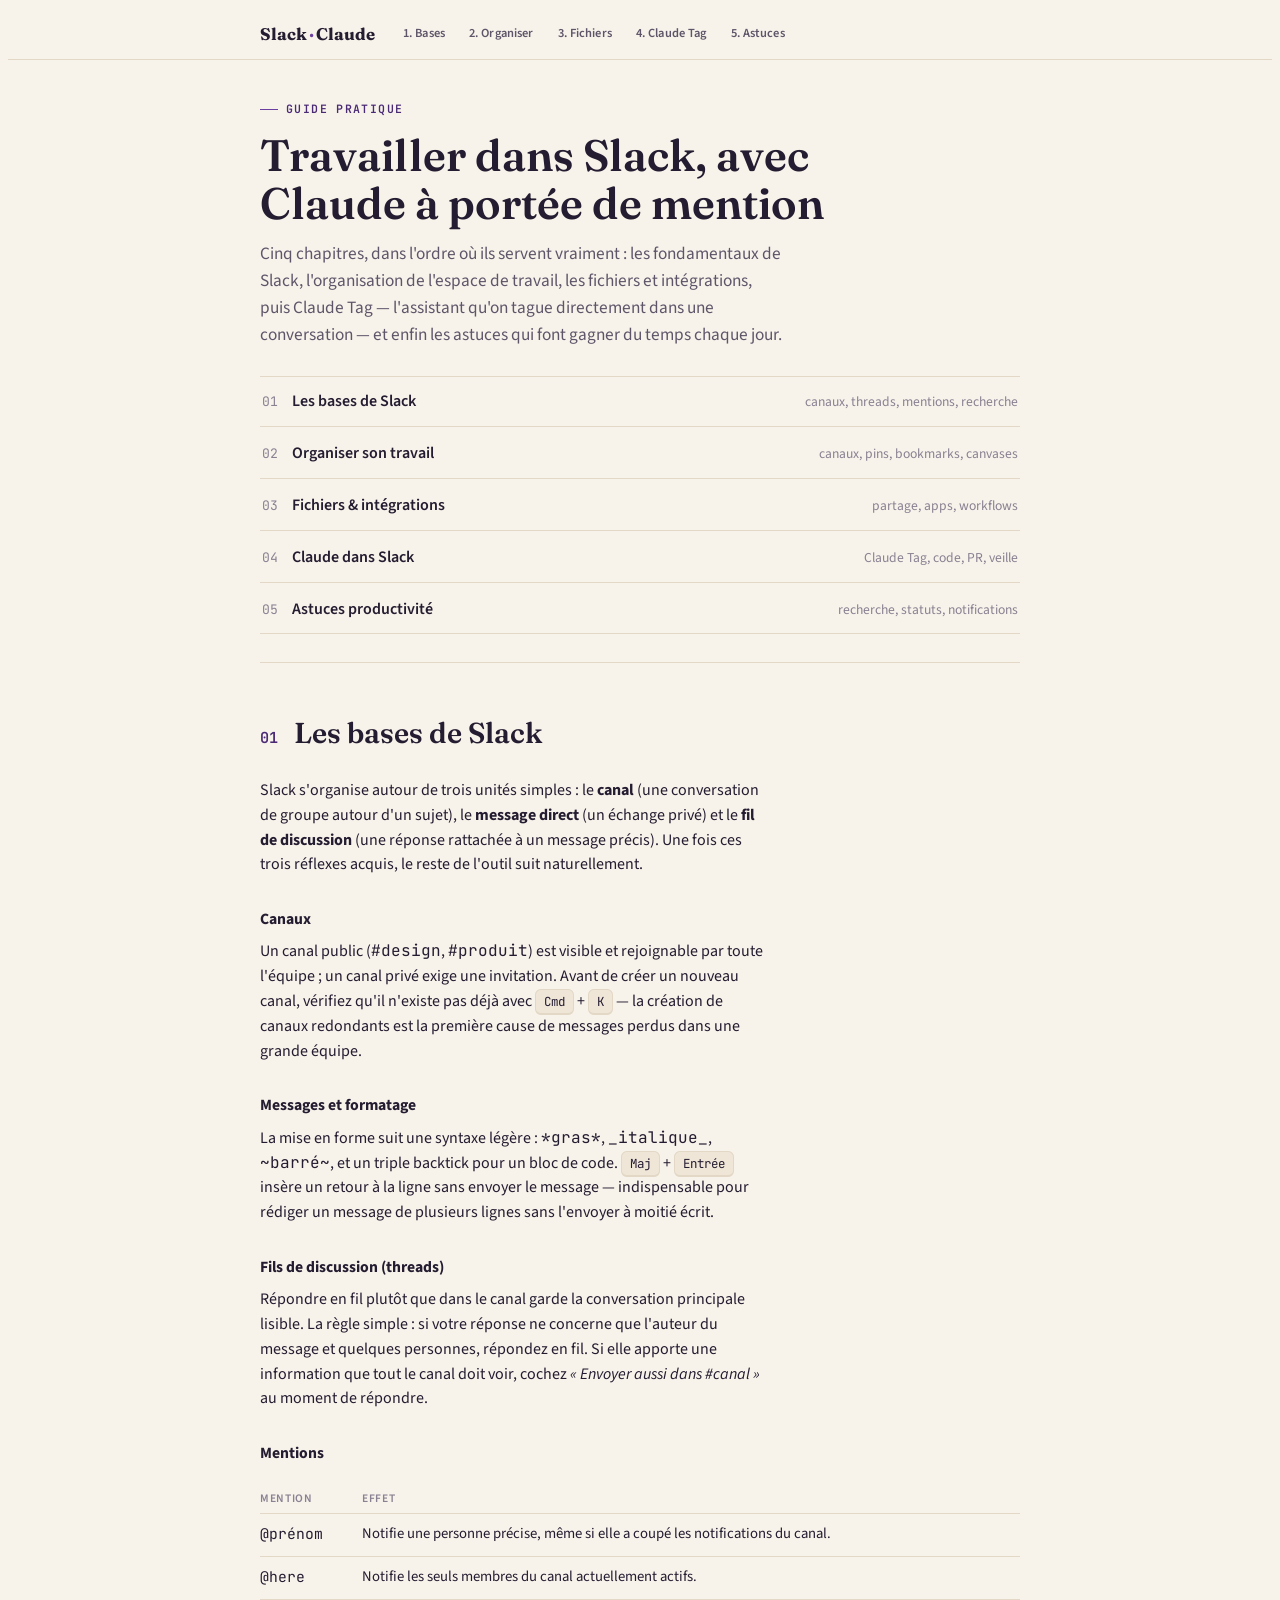
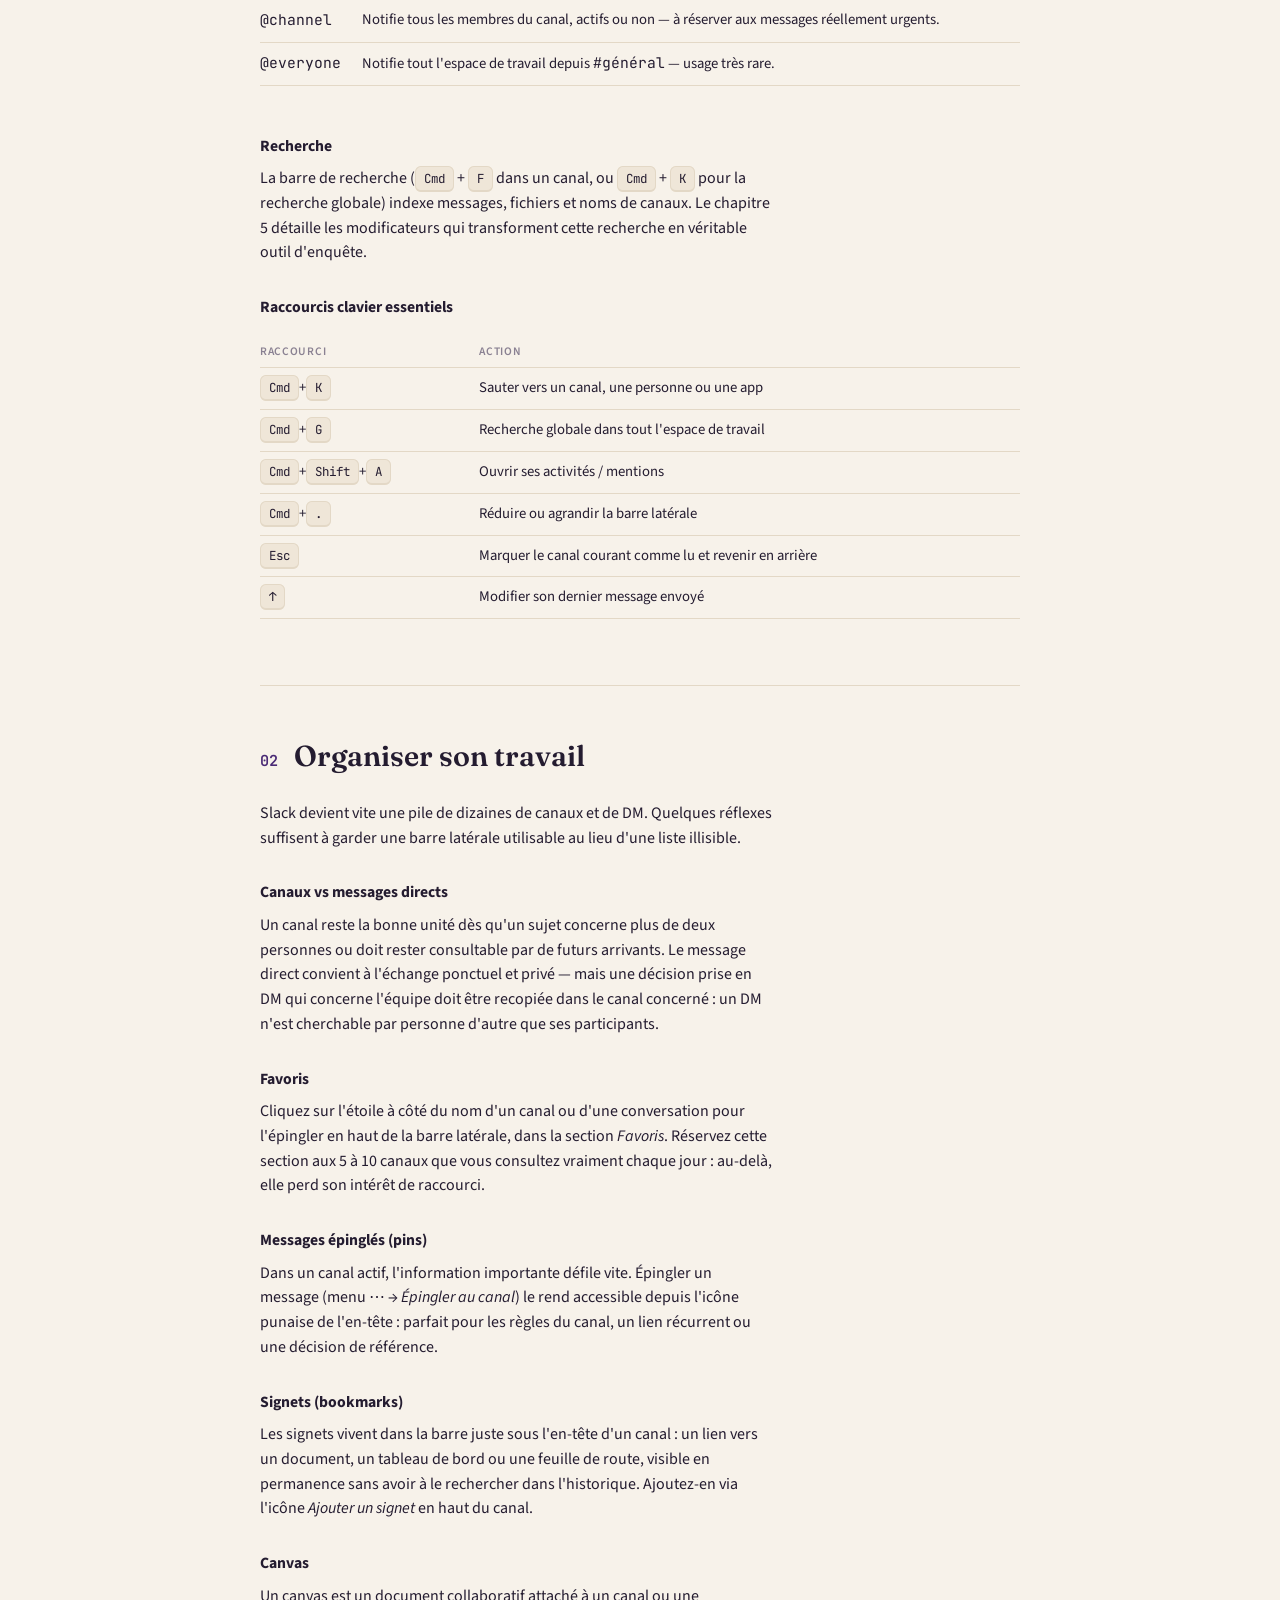
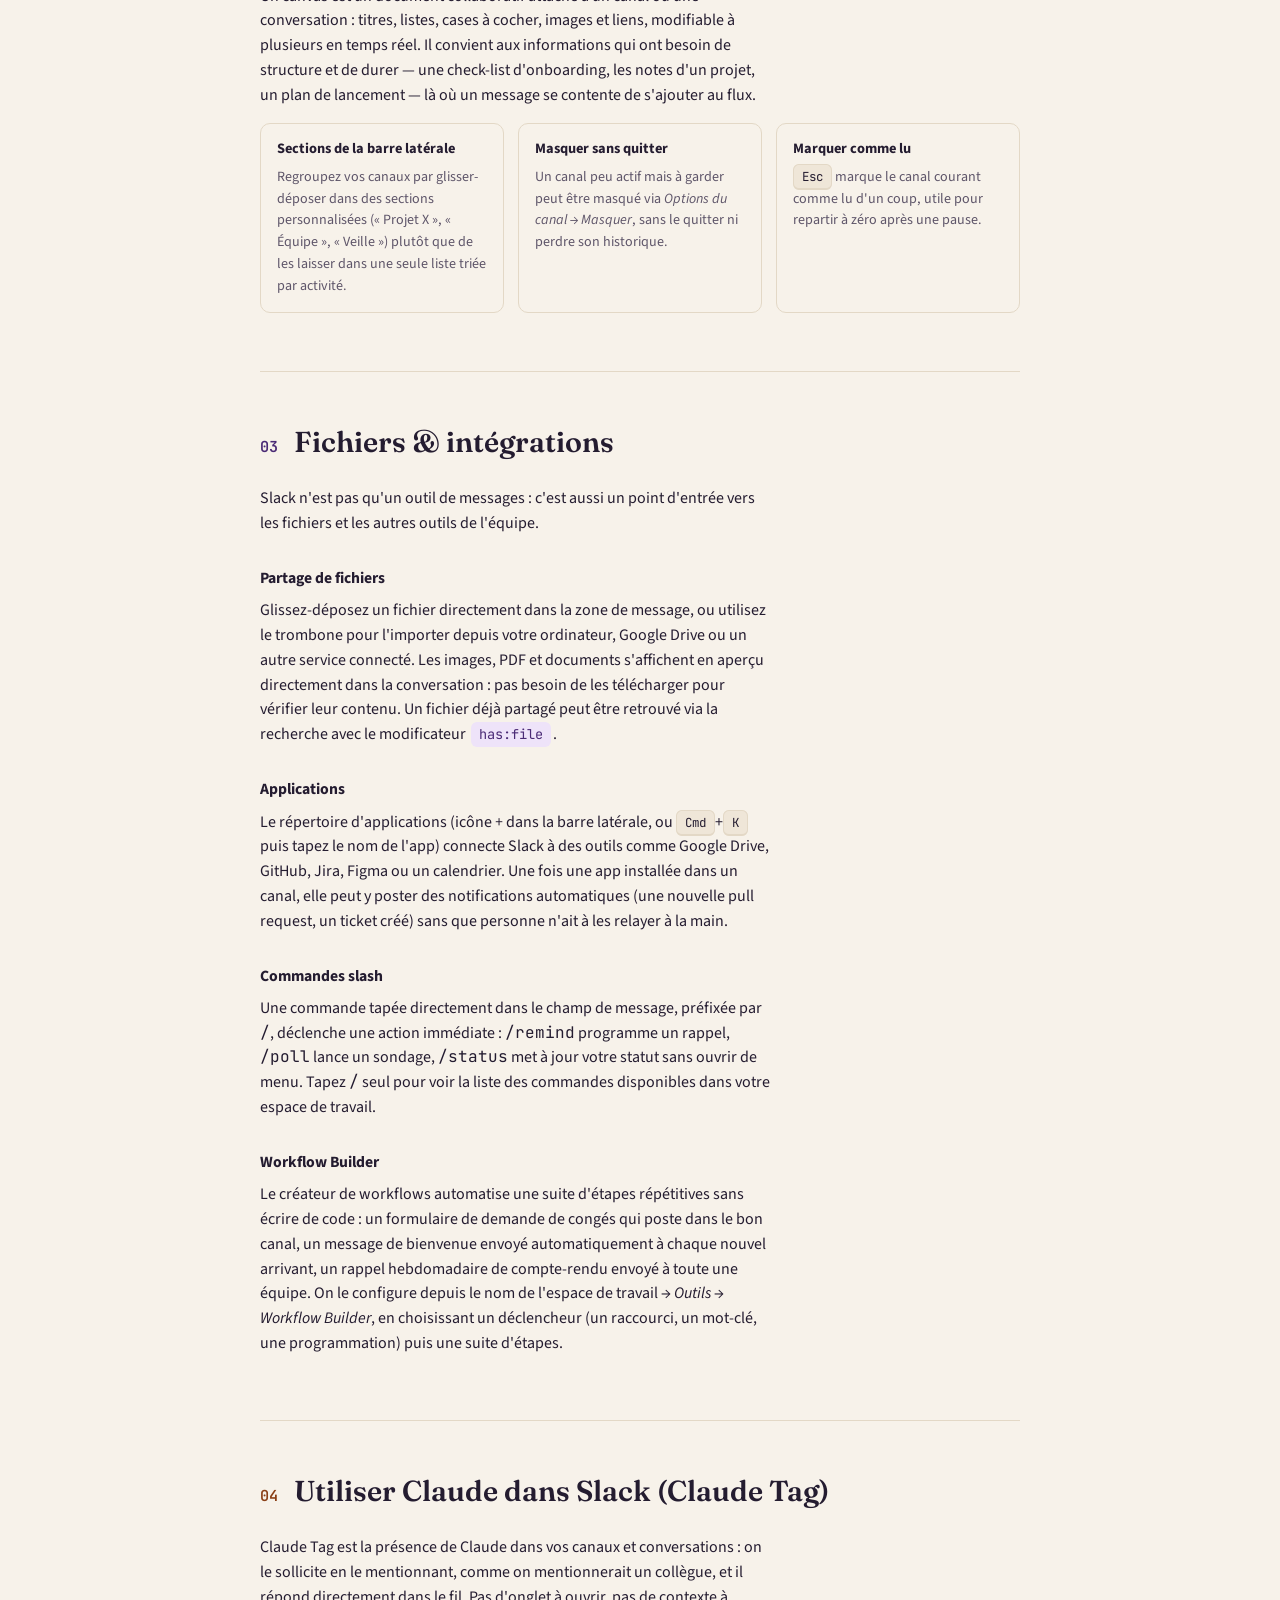
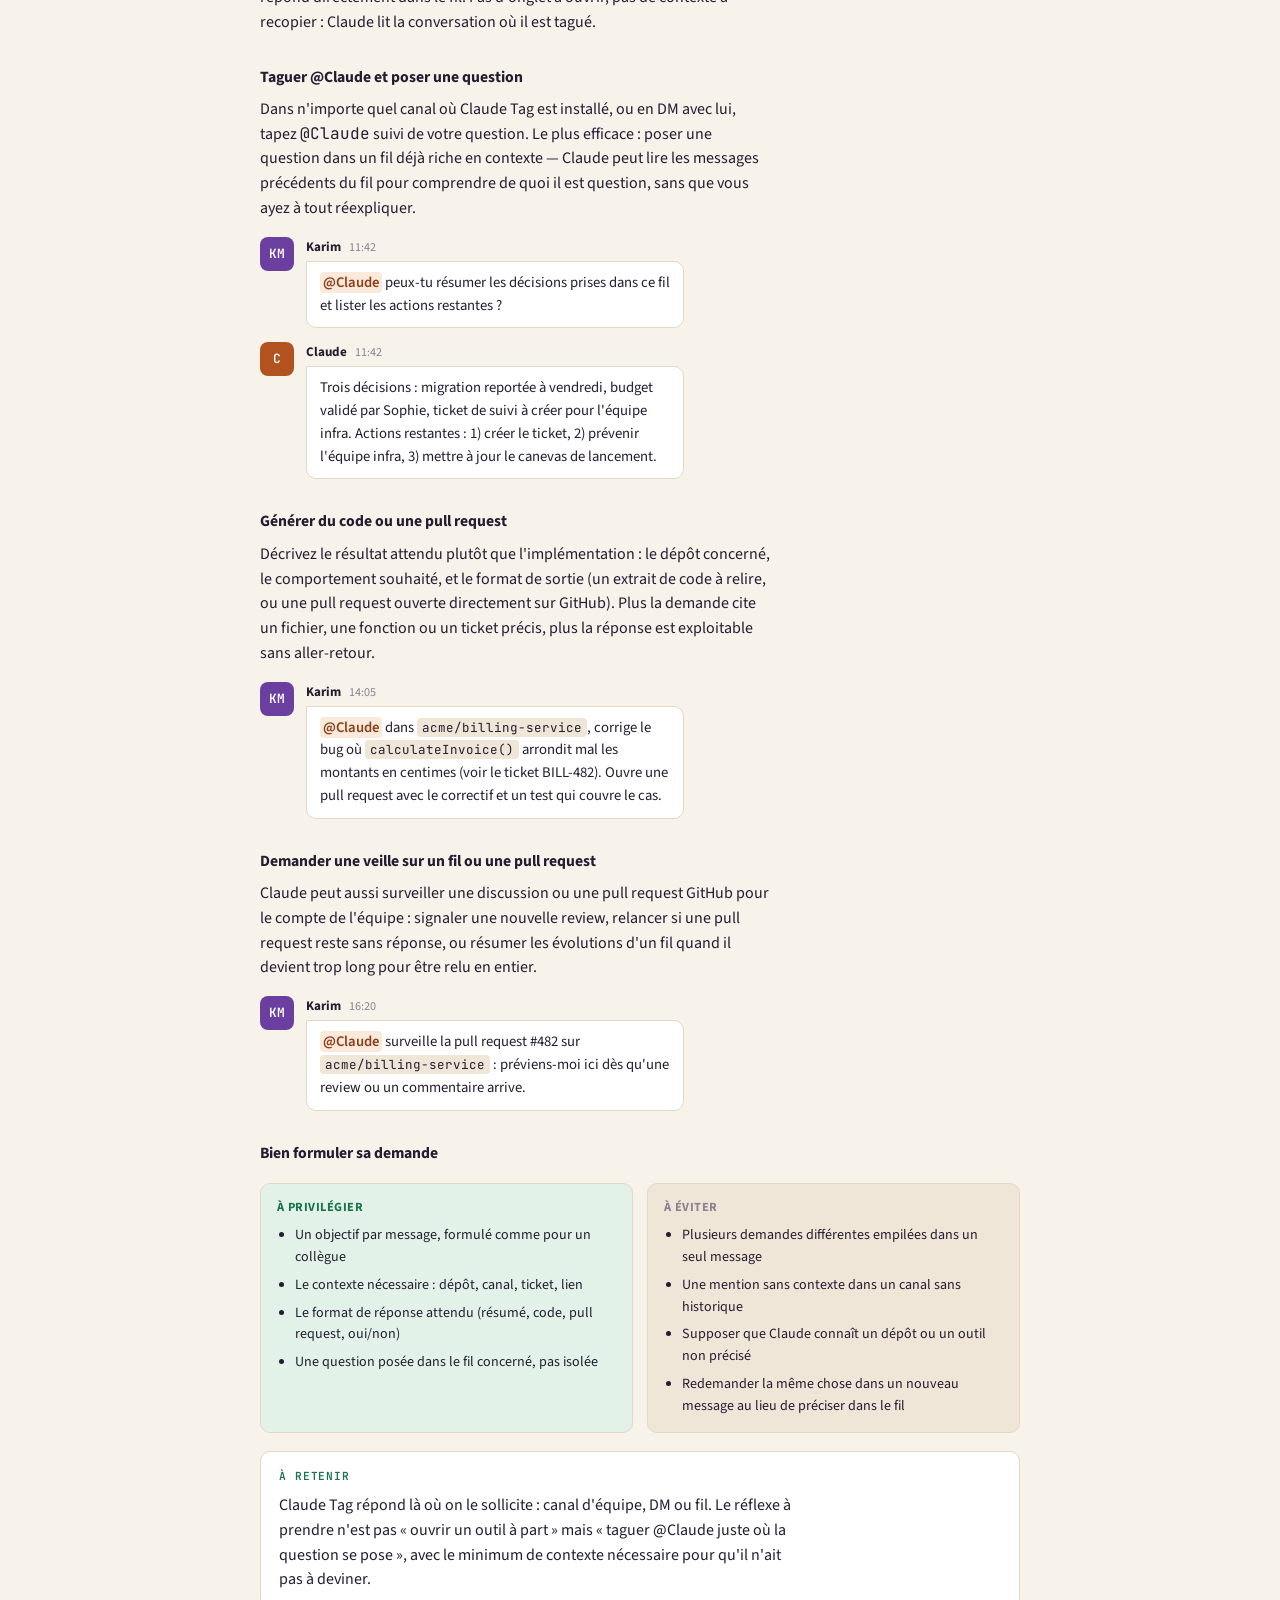
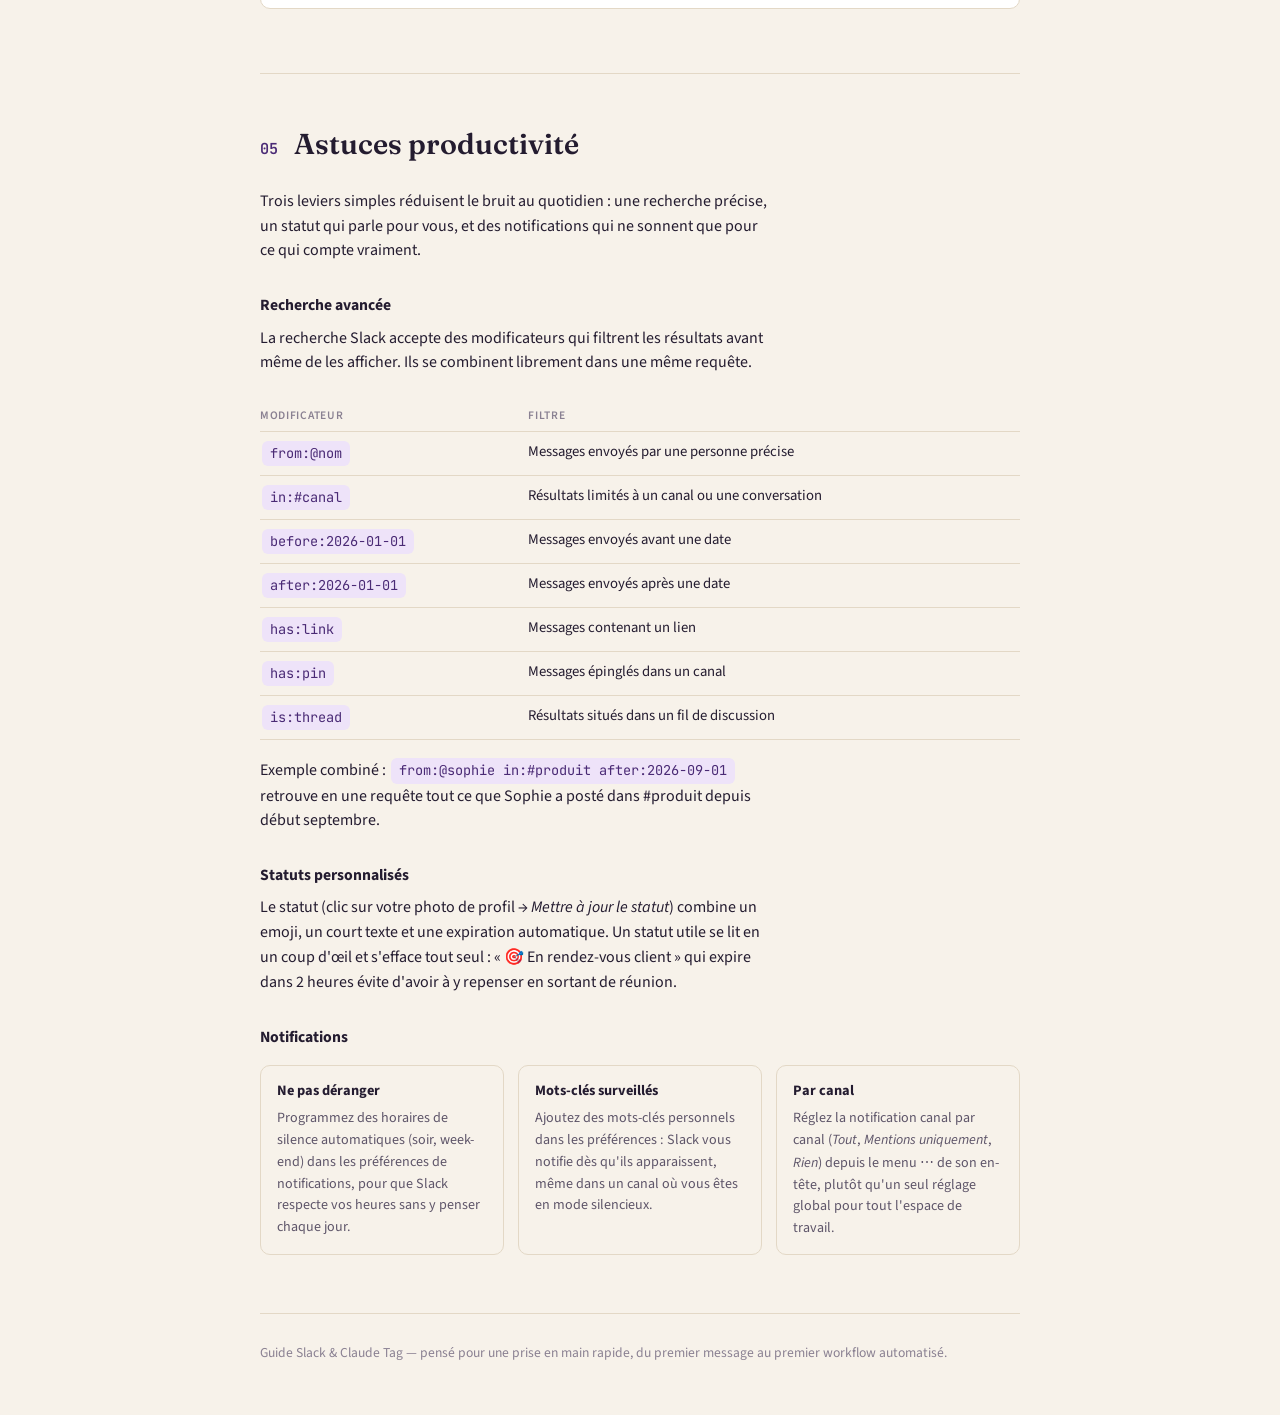
==== site/index.html @ a313a9c8 "Add Slack & Claude guide minisite and README Co-Authored-By: Claude Sonnet 5.5 <noreply@anthropic.co" ====
<!doctype html>
<html lang="fr">
<head>
<meta charset="utf-8">
<meta name="viewport" content="width=device-width,initial-scale=1">
<title>Slack &amp; Claude, le guide</title>
<link rel="preconnect" href="https://fonts.googleapis.com">
<link rel="preconnect" href="https://fonts.gstatic.com" crossorigin>
<link rel="stylesheet" href="https://fonts.googleapis.com/css2?family=Fraunces:ital,opsz,wght@0,9..144,400;0,9..144,500;0,9..144,600;0,9..144,700;1,9..144,500&family=Source+Sans+3:wght@400;500;600;700&family=JetBrains+Mono:wght@400;500;600&display=swap">
<link rel="stylesheet" href="style.css">
</head>
<body>

<div class="topbar">
  <div class="topbar-inner">
    <div class="brandmark">Slack<span class="dot">·</span>Claude</div>
    <nav class="navscroll">
      <a href="#bases">1. Bases</a>
      <a href="#organiser">2. Organiser</a>
      <a href="#fichiers">3. Fichiers</a>
      <a href="#claude-tag">4. Claude Tag</a>
      <a href="#astuces">5. Astuces</a>
    </nav>
  </div>
</div>

<div class="shell">

  <section class="hero">
    <div class="eyebrow">Guide pratique</div>
    <h1>Travailler dans Slack, avec Claude à portée de mention</h1>
    <p class="lede">Cinq chapitres, dans l'ordre où ils servent vraiment&nbsp;: les fondamentaux de Slack, l'organisation de l'espace de travail, les fichiers et intégrations, puis Claude Tag — l'assistant qu'on tague directement dans une conversation — et enfin les astuces qui font gagner du temps chaque jour.</p>

    <nav class="toc">
      <a href="#bases"><span class="toc-num">01</span><span class="toc-label">Les bases de Slack</span><span class="toc-sub">canaux, threads, mentions, recherche</span></a>
      <a href="#organiser"><span class="toc-num">02</span><span class="toc-label">Organiser son travail</span><span class="toc-sub">canaux, pins, bookmarks, canvases</span></a>
      <a href="#fichiers"><span class="toc-num">03</span><span class="toc-label">Fichiers &amp; intégrations</span><span class="toc-sub">partage, apps, workflows</span></a>
      <a href="#claude-tag"><span class="toc-num">04</span><span class="toc-label">Claude dans Slack</span><span class="toc-sub">Claude Tag, code, PR, veille</span></a>
      <a href="#astuces"><span class="toc-num">05</span><span class="toc-label">Astuces productivité</span><span class="toc-sub">recherche, statuts, notifications</span></a>
    </nav>
  </section>

  <!-- 01 ------------------------------------------------------------ -->
  <section class="chapter" id="bases">
    <div class="chapter-head">
      <span class="chapter-num">01</span>
      <h2>Les bases de Slack</h2>
    </div>
    <p>Slack s'organise autour de trois unités simples&nbsp;: le <strong>canal</strong> (une conversation de groupe autour d'un sujet), le <strong>message direct</strong> (un échange privé) et le <strong>fil de discussion</strong> (une réponse rattachée à un message précis). Une fois ces trois réflexes acquis, le reste de l'outil suit naturellement.</p>

    <h3 class="sub">Canaux</h3>
    <p>Un canal public (<code>#design</code>, <code>#produit</code>) est visible et rejoignable par toute l'équipe&nbsp;; un canal privé exige une invitation. Avant de créer un nouveau canal, vérifiez qu'il n'existe pas déjà avec <kbd>Cmd</kbd> + <kbd>K</kbd> — la création de canaux redondants est la première cause de messages perdus dans une grande équipe.</p>

    <h3 class="sub">Messages et formatage</h3>
    <p>La mise en forme suit une syntaxe légère&nbsp;: <code>*gras*</code>, <code>_italique_</code>, <code>~barré~</code>, et un triple backtick pour un bloc de code. <kbd>Maj</kbd> + <kbd>Entrée</kbd> insère un retour à la ligne sans envoyer le message — indispensable pour rédiger un message de plusieurs lignes sans l'envoyer à moitié écrit.</p>

    <h3 class="sub">Fils de discussion (threads)</h3>
    <p>Répondre en fil plutôt que dans le canal garde la conversation principale lisible. La règle simple&nbsp;: si votre réponse ne concerne que l'auteur du message et quelques personnes, répondez en fil. Si elle apporte une information que tout le canal doit voir, cochez <em>« Envoyer aussi dans #canal »</em> au moment de répondre.</p>

    <h3 class="sub">Mentions</h3>
    <div class="wrap-table">
    <table class="keys">
      <tr><th>Mention</th><th>Effet</th></tr>
      <tr><td><code>@prénom</code></td><td>Notifie une personne précise, même si elle a coupé les notifications du canal.</td></tr>
      <tr><td><code>@here</code></td><td>Notifie les seuls membres du canal actuellement actifs.</td></tr>
      <tr><td><code>@channel</code></td><td>Notifie tous les membres du canal, actifs ou non — à réserver aux messages réellement urgents.</td></tr>
      <tr><td><code>@everyone</code></td><td>Notifie tout l'espace de travail depuis <code>#général</code> — usage très rare.</td></tr>
    </table>
    </div>

    <h3 class="sub">Recherche</h3>
    <p>La barre de recherche (<kbd>Cmd</kbd> + <kbd>F</kbd> dans un canal, ou <kbd>Cmd</kbd> + <kbd>K</kbd> pour la recherche globale) indexe messages, fichiers et noms de canaux. Le chapitre 5 détaille les modificateurs qui transforment cette recherche en véritable outil d'enquête.</p>

    <h3 class="sub">Raccourcis clavier essentiels</h3>
    <div class="wrap-table">
    <table class="keys">
      <tr><th>Raccourci</th><th>Action</th></tr>
      <tr><td><kbd>Cmd</kbd>+<kbd>K</kbd></td><td>Sauter vers un canal, une personne ou une app</td></tr>
      <tr><td><kbd>Cmd</kbd>+<kbd>G</kbd></td><td>Recherche globale dans tout l'espace de travail</td></tr>
      <tr><td><kbd>Cmd</kbd>+<kbd>Shift</kbd>+<kbd>A</kbd></td><td>Ouvrir ses activités / mentions</td></tr>
      <tr><td><kbd>Cmd</kbd>+<kbd>.</kbd></td><td>Réduire ou agrandir la barre latérale</td></tr>
      <tr><td><kbd>Esc</kbd></td><td>Marquer le canal courant comme lu et revenir en arrière</td></tr>
      <tr><td><kbd>↑</kbd></td><td>Modifier son dernier message envoyé</td></tr>
    </table>
    </div>
  </section>

  <!-- 02 ------------------------------------------------------------ -->
  <section class="chapter" id="organiser">
    <div class="chapter-head">
      <span class="chapter-num">02</span>
      <h2>Organiser son travail</h2>
    </div>
    <p>Slack devient vite une pile de dizaines de canaux et de DM. Quelques réflexes suffisent à garder une barre latérale utilisable au lieu d'une liste illisible.</p>

    <h3 class="sub">Canaux vs messages directs</h3>
    <p>Un canal reste la bonne unité dès qu'un sujet concerne plus de deux personnes ou doit rester consultable par de futurs arrivants. Le message direct convient à l'échange ponctuel et privé — mais une décision prise en DM qui concerne l'équipe doit être recopiée dans le canal concerné&nbsp;: un DM n'est cherchable par personne d'autre que ses participants.</p>

    <h3 class="sub">Favoris</h3>
    <p>Cliquez sur l'étoile à côté du nom d'un canal ou d'une conversation pour l'épingler en haut de la barre latérale, dans la section <em>Favoris</em>. Réservez cette section aux 5 à 10 canaux que vous consultez vraiment chaque jour&nbsp;: au-delà, elle perd son intérêt de raccourci.</p>

    <h3 class="sub">Messages épinglés (pins)</h3>
    <p>Dans un canal actif, l'information importante défile vite. Épingler un message (menu <code>⋯</code> → <em>Épingler au canal</em>) le rend accessible depuis l'icône punaise de l'en-tête&nbsp;: parfait pour les règles du canal, un lien récurrent ou une décision de référence.</p>

    <h3 class="sub">Signets (bookmarks)</h3>
    <p>Les signets vivent dans la barre juste sous l'en-tête d'un canal&nbsp;: un lien vers un document, un tableau de bord ou une feuille de route, visible en permanence sans avoir à le rechercher dans l'historique. Ajoutez-en via l'icône <em>Ajouter un signet</em> en haut du canal.</p>

    <h3 class="sub">Canvas</h3>
    <p>Un canvas est un document collaboratif attaché à un canal ou une conversation&nbsp;: titres, listes, cases à cocher, images et liens, modifiable à plusieurs en temps réel. Il convient aux informations qui ont besoin de structure et de durer — une check-list d'onboarding, les notes d'un projet, un plan de lancement — là où un message se contente de s'ajouter au flux.</p>

    <div class="grid-tips">
      <div class="tip"><h4>Sections de la barre latérale</h4><p>Regroupez vos canaux par glisser-déposer dans des sections personnalisées (« Projet X », « Équipe », « Veille ») plutôt que de les laisser dans une seule liste triée par activité.</p></div>
      <div class="tip"><h4>Masquer sans quitter</h4><p>Un canal peu actif mais à garder peut être masqué via <em>Options du canal → Masquer</em>, sans le quitter ni perdre son historique.</p></div>
      <div class="tip"><h4>Marquer comme lu</h4><p><kbd>Esc</kbd> marque le canal courant comme lu d'un coup, utile pour repartir à zéro après une pause.</p></div>
    </div>
  </section>

  <!-- 03 ------------------------------------------------------------ -->
  <section class="chapter" id="fichiers">
    <div class="chapter-head">
      <span class="chapter-num">03</span>
      <h2>Fichiers &amp; intégrations</h2>
    </div>
    <p>Slack n'est pas qu'un outil de messages&nbsp;: c'est aussi un point d'entrée vers les fichiers et les autres outils de l'équipe.</p>

    <h3 class="sub">Partage de fichiers</h3>
    <p>Glissez-déposez un fichier directement dans la zone de message, ou utilisez le trombone pour l'importer depuis votre ordinateur, Google Drive ou un autre service connecté. Les images, PDF et documents s'affichent en aperçu directement dans la conversation&nbsp;: pas besoin de les télécharger pour vérifier leur contenu. Un fichier déjà partagé peut être retrouvé via la recherche avec le modificateur <span class="search-chip">has:file</span>.</p>

    <h3 class="sub">Applications</h3>
    <p>Le répertoire d'applications (icône <em>+</em> dans la barre latérale, ou <kbd>Cmd</kbd>+<kbd>K</kbd> puis tapez le nom de l'app) connecte Slack à des outils comme Google Drive, GitHub, Jira, Figma ou un calendrier. Une fois une app installée dans un canal, elle peut y poster des notifications automatiques (une nouvelle pull request, un ticket créé) sans que personne n'ait à les relayer à la main.</p>

    <h3 class="sub">Commandes slash</h3>
    <p>Une commande tapée directement dans le champ de message, préfixée par <code>/</code>, déclenche une action immédiate&nbsp;: <code>/remind</code> programme un rappel, <code>/poll</code> lance un sondage, <code>/status</code> met à jour votre statut sans ouvrir de menu. Tapez <code>/</code> seul pour voir la liste des commandes disponibles dans votre espace de travail.</p>

    <h3 class="sub">Workflow Builder</h3>
    <p>Le créateur de workflows automatise une suite d'étapes répétitives sans écrire de code&nbsp;: un formulaire de demande de congés qui poste dans le bon canal, un message de bienvenue envoyé automatiquement à chaque nouvel arrivant, un rappel hebdomadaire de compte-rendu envoyé à toute une équipe. On le configure depuis le nom de l'espace de travail → <em>Outils</em> → <em>Workflow Builder</em>, en choisissant un déclencheur (un raccourci, un mot-clé, une programmation) puis une suite d'étapes.</p>
  </section>

  <!-- 04 — CLAUDE TAG ------------------------------------------------ -->
  <section class="chapter claude" id="claude-tag">
    <div class="chapter-head">
      <span class="chapter-num">04</span>
      <h2>Utiliser Claude dans Slack (Claude Tag)</h2>
    </div>
    <p>Claude Tag est la présence de Claude dans vos canaux et conversations&nbsp;: on le sollicite en le mentionnant, comme on mentionnerait un collègue, et il répond directement dans le fil. Pas d'onglet à ouvrir, pas de contexte à recopier&nbsp;: Claude lit la conversation où il est tagué.</p>

    <h3 class="sub">Taguer @Claude et poser une question</h3>
    <p>Dans n'importe quel canal où Claude Tag est installé, ou en DM avec lui, tapez <code>@Claude</code> suivi de votre question. Le plus efficace&nbsp;: poser une question dans un fil déjà riche en contexte — Claude peut lire les messages précédents du fil pour comprendre de quoi il est question, sans que vous ayez à tout réexpliquer.</p>

    <div class="bubble">
      <div class="avatar user">KM</div>
      <div class="bubble-body">
        <div class="bubble-meta"><span class="bubble-name">Karim</span><span class="bubble-time">11:42</span></div>
        <div class="bubble-text"><span class="mention claude-mention">@Claude</span> peux-tu résumer les décisions prises dans ce fil et lister les actions restantes&nbsp;?</div>
      </div>
    </div>
    <div class="bubble">
      <div class="avatar claude">C</div>
      <div class="bubble-body">
        <div class="bubble-meta"><span class="bubble-name">Claude</span><span class="bubble-time">11:42</span></div>
        <div class="bubble-text">Trois décisions&nbsp;: migration reportée à vendredi, budget validé par Sophie, ticket de suivi à créer pour l'équipe infra. Actions restantes&nbsp;: 1) créer le ticket, 2) prévenir l'équipe infra, 3) mettre à jour le canevas de lancement.</div>
      </div>
    </div>

    <h3 class="sub">Générer du code ou une pull request</h3>
    <p>Décrivez le résultat attendu plutôt que l'implémentation&nbsp;: le dépôt concerné, le comportement souhaité, et le format de sortie (un extrait de code à relire, ou une pull request ouverte directement sur GitHub). Plus la demande cite un fichier, une fonction ou un ticket précis, plus la réponse est exploitable sans aller-retour.</p>

    <div class="bubble">
      <div class="avatar user">KM</div>
      <div class="bubble-body">
        <div class="bubble-meta"><span class="bubble-name">Karim</span><span class="bubble-time">14:05</span></div>
        <div class="bubble-text"><span class="mention claude-mention">@Claude</span> dans <code>acme/billing-service</code>, corrige le bug où <code>calculateInvoice()</code> arrondit mal les montants en centimes (voir le ticket BILL-482). Ouvre une pull request avec le correctif et un test qui couvre le cas.</div>
      </div>
    </div>

    <h3 class="sub">Demander une veille sur un fil ou une pull request</h3>
    <p>Claude peut aussi surveiller une discussion ou une pull request GitHub pour le compte de l'équipe&nbsp;: signaler une nouvelle review, relancer si une pull request reste sans réponse, ou résumer les évolutions d'un fil quand il devient trop long pour être relu en entier.</p>

    <div class="bubble">
      <div class="avatar user">KM</div>
      <div class="bubble-body">
        <div class="bubble-meta"><span class="bubble-name">Karim</span><span class="bubble-time">16:20</span></div>
        <div class="bubble-text"><span class="mention claude-mention">@Claude</span> surveille la pull request #482 sur <code>acme/billing-service</code>&nbsp;: préviens-moi ici dès qu'une review ou un commentaire arrive.</div>
      </div>
    </div>

    <h3 class="sub">Bien formuler sa demande</h3>
    <div class="dos-donts">
      <div class="box good">
        <h4>À privilégier</h4>
        <ul>
          <li>Un objectif par message, formulé comme pour un collègue</li>
          <li>Le contexte nécessaire&nbsp;: dépôt, canal, ticket, lien</li>
          <li>Le format de réponse attendu (résumé, code, pull request, oui/non)</li>
          <li>Une question posée dans le fil concerné, pas isolée</li>
        </ul>
      </div>
      <div class="box bad">
        <h4>À éviter</h4>
        <ul>
          <li>Plusieurs demandes différentes empilées dans un seul message</li>
          <li>Une mention sans contexte dans un canal sans historique</li>
          <li>Supposer que Claude connaît un dépôt ou un outil non précisé</li>
          <li>Redemander la même chose dans un nouveau message au lieu de préciser dans le fil</li>
        </ul>
      </div>
    </div>

    <div class="callout">
      <span class="callout-label">À retenir</span>
      <p>Claude Tag répond là où on le sollicite&nbsp;: canal d'équipe, DM ou fil. Le réflexe à prendre n'est pas « ouvrir un outil à part » mais « taguer @Claude juste où la question se pose », avec le minimum de contexte nécessaire pour qu'il n'ait pas à deviner.</p>
    </div>
  </section>

  <!-- 05 ------------------------------------------------------------ -->
  <section class="chapter" id="astuces">
    <div class="chapter-head">
      <span class="chapter-num">05</span>
      <h2>Astuces productivité</h2>
    </div>
    <p>Trois leviers simples réduisent le bruit au quotidien&nbsp;: une recherche précise, un statut qui parle pour vous, et des notifications qui ne sonnent que pour ce qui compte vraiment.</p>

    <h3 class="sub">Recherche avancée</h3>
    <p>La recherche Slack accepte des modificateurs qui filtrent les résultats avant même de les afficher. Ils se combinent librement dans une même requête.</p>
    <div class="wrap-table">
    <table class="keys">
      <tr><th>Modificateur</th><th>Filtre</th></tr>
      <tr><td><span class="search-chip">from:@nom</span></td><td>Messages envoyés par une personne précise</td></tr>
      <tr><td><span class="search-chip">in:#canal</span></td><td>Résultats limités à un canal ou une conversation</td></tr>
      <tr><td><span class="search-chip">before:2026-01-01</span></td><td>Messages envoyés avant une date</td></tr>
      <tr><td><span class="search-chip">after:2026-01-01</span></td><td>Messages envoyés après une date</td></tr>
      <tr><td><span class="search-chip">has:link</span></td><td>Messages contenant un lien</td></tr>
      <tr><td><span class="search-chip">has:pin</span></td><td>Messages épinglés dans un canal</td></tr>
      <tr><td><span class="search-chip">is:thread</span></td><td>Résultats situés dans un fil de discussion</td></tr>
    </table>
    </div>
    <p>Exemple combiné&nbsp;: <span class="search-chip">from:@sophie in:#produit after:2026-09-01</span> retrouve en une requête tout ce que Sophie a posté dans #produit depuis début septembre.</p>

    <h3 class="sub">Statuts personnalisés</h3>
    <p>Le statut (clic sur votre photo de profil → <em>Mettre à jour le statut</em>) combine un emoji, un court texte et une expiration automatique. Un statut utile se lit en un coup d'œil et s'efface tout seul&nbsp;: « 🎯 En rendez-vous client » qui expire dans 2&nbsp;heures évite d'avoir à y repenser en sortant de réunion.</p>

    <h3 class="sub">Notifications</h3>
    <div class="grid-tips">
      <div class="tip"><h4>Ne pas déranger</h4><p>Programmez des horaires de silence automatiques (soir, week-end) dans les préférences de notifications, pour que Slack respecte vos heures sans y penser chaque jour.</p></div>
      <div class="tip"><h4>Mots-clés surveillés</h4><p>Ajoutez des mots-clés personnels dans les préférences&nbsp;: Slack vous notifie dès qu'ils apparaissent, même dans un canal où vous êtes en mode silencieux.</p></div>
      <div class="tip"><h4>Par canal</h4><p>Réglez la notification canal par canal (<em>Tout</em>, <em>Mentions uniquement</em>, <em>Rien</em>) depuis le menu <code>⋯</code> de son en-tête, plutôt qu'un seul réglage global pour tout l'espace de travail.</p></div>
    </div>
  </section>

  <footer>
    Guide Slack &amp; Claude Tag — pensé pour une prise en main rapide, du premier message au premier workflow automatisé.
  </footer>

</div>

</body>
</html>
---- site/style.css ----
/* Mise en page : en-tête sticky avec navigation numérotée (le parcours est une vraie séquence), */
/* puis cinq chapitres en colonne unique, largeur de lecture confortable, repères typographiques forts. */
:root{
  --bg: #F7F2EA;
  --surface: #FFFFFF;
  --surface-2: #EFE6D8;
  --ink: #241C30;
  --ink-soft: #5E5569;
  --ink-faint: #8A8192;
  --line: #E3D8C6;
  --accent: #6A3FA0;
  --accent-ink: #4A2A75;
  --accent-soft: #EEE3F9;
  --claude: #B2531F;
  --claude-ink: #8A3F16;
  --claude-soft: #FBE9DC;
  --good: #19744A;
  --good-soft: #E2F2E8;
  --font-display: "Fraunces", Georgia, "Times New Roman", serif;
  --font-body: "Source Sans 3", -apple-system, "Segoe UI", sans-serif;
  --font-mono: "JetBrains Mono", "SF Mono", Consolas, monospace;
}
@media (prefers-color-scheme: dark){
  :root:not([data-theme="light"]){
    --bg: #18121F;
    --surface: #211A2C;
    --surface-2: #2A2236;
    --ink: #F2ECF7;
    --ink-soft: #C3B9D1;
    --ink-faint: #8E8399;
    --line: #3A2F49;
    --accent: #B994EA;
    --accent-ink: #D8BFF5;
    --accent-soft: #332545;
    --claude: #F0A370;
    --claude-ink: #F6C19B;
    --claude-soft: #3A2A20;
    --good: #7BD9A6;
    --good-soft: #1C3328;
    color-scheme: dark;
  }
}
:root[data-theme="dark"]{
  --bg: #18121F;
  --surface: #211A2C;
  --surface-2: #2A2236;
  --ink: #F2ECF7;
  --ink-soft: #C3B9D1;
  --ink-faint: #8E8399;
  --line: #3A2F49;
  --accent: #B994EA;
  --accent-ink: #D8BFF5;
  --accent-soft: #332545;
  --claude: #F0A370;
  --claude-ink: #F6C19B;
  --claude-soft: #3A2A20;
  --good: #7BD9A6;
  --good-soft: #1C3328;
  color-scheme: dark;
}

*{box-sizing:border-box}
body{
  background: var(--bg);
  color: var(--ink);
  font-family: var(--font-body);
  font-size: 16px;
  line-height: 1.55;
  padding-inline: 20px;
}
h1,h2,h3{
  font-family: var(--font-display);
  color: var(--ink);
  text-wrap: balance;
  font-weight: 600;
  margin: 0;
}
p{ margin: 0 0 1em; color: var(--ink); max-width: 64ch; }
a{ color: var(--accent-ink); }
code, kbd, .mono{ font-family: var(--font-mono); }

/* ---------- Nav ---------- */
.topbar{
  position: sticky;
  top: env(safe-area-inset-top, 0px);
  z-index: 20;
  background: var(--bg);
  border-bottom: 1px solid var(--line);
  padding-block: 10px;
  margin-inline: -20px;
  padding-inline: 20px;
}
.topbar-inner{
  max-width: 760px;
  margin: 0 auto;
  display: flex;
  align-items: center;
  gap: 18px;
}
.brandmark{
  font-family: var(--font-display);
  font-weight: 700;
  font-size: 1.05rem;
  white-space: nowrap;
  display: flex;
  align-items: baseline;
  gap: 2px;
}
.brandmark .dot{ color: var(--accent); }
.navscroll{
  display: flex;
  gap: 4px;
  overflow-x: auto;
  scrollbar-width: none;
  min-width: 0;
}
.navscroll::-webkit-scrollbar{ display:none; }
.navscroll a{
  flex: 0 0 auto;
  text-decoration: none;
  color: var(--ink-soft);
  font-size: 0.78rem;
  font-weight: 600;
  padding: 6px 10px;
  border-radius: 999px;
  white-space: nowrap;
  letter-spacing: 0.01em;
}
.navscroll a:hover{ background: var(--surface-2); color: var(--ink); }

/* ---------- Shell ---------- */
.shell{ max-width: 760px; margin: 0 auto; }

.hero{ padding-block: 40px 28px; }
.eyebrow{
  font-family: var(--font-mono);
  font-size: 0.72rem;
  letter-spacing: 0.12em;
  text-transform: uppercase;
  color: var(--accent-ink);
  font-weight: 600;
  display:flex; align-items:center; gap:8px;
  margin-bottom: 14px;
}
.eyebrow::before{
  content:"";
  width: 18px; height: 1px;
  background: var(--accent);
}
.hero h1{ font-size: clamp(2rem, 7vw, 2.75rem); line-height: 1.08; margin-bottom: 14px; }
.hero .lede{ font-size: 1.08rem; color: var(--ink-soft); max-width: 58ch; }

.toc{
  display: grid;
  gap: 2px;
  margin-top: 28px;
  border-top: 1px solid var(--line);
}
.toc a{
  display: flex;
  align-items: baseline;
  gap: 14px;
  text-decoration: none;
  padding: 12px 2px;
  border-bottom: 1px solid var(--line);
  color: var(--ink);
}
.toc a:hover .toc-label{ color: var(--accent-ink); }
.toc-num{ font-family: var(--font-mono); color: var(--ink-faint); font-size: 0.82rem; flex: 0 0 auto; }
.toc-label{ font-weight: 600; }
.toc-sub{ color: var(--ink-faint); font-size: 0.85rem; margin-left: auto; text-align: right; display:none; }
@media (min-width: 560px){ .toc-sub{ display:block; } }

/* ---------- Sections ---------- */
section.chapter{
  padding-block: 48px;
  border-top: 1px solid var(--line);
  scroll-margin-top: calc(60px + env(safe-area-inset-top, 0px));
}
.chapter-head{
  display: flex;
  gap: 16px;
  align-items: baseline;
  margin-bottom: 22px;
}
.chapter-num{
  font-family: var(--font-mono);
  font-size: 0.95rem;
  color: var(--accent-ink);
  font-weight: 600;
  flex: 0 0 auto;
}
.chapter-head h2{ font-size: clamp(1.4rem, 5vw, 1.8rem); }

.chapter.claude .chapter-num{ color: var(--claude-ink); }

h3.sub{
  font-family: var(--font-body);
  font-size: 0.98rem;
  font-weight: 700;
  margin-top: 30px;
  margin-bottom: 8px;
  color: var(--ink);
}
h3.sub .tag{
  font-family: var(--font-mono);
  font-weight: 500;
  font-size: 0.72rem;
  color: var(--ink-faint);
  margin-left: 8px;
}

/* ---------- Components ---------- */
.kbd-row{ display: flex; flex-wrap: wrap; gap: 8px; margin: 10px 0 16px; }
kbd{
  background: var(--surface-2);
  border: 1px solid var(--line);
  border-bottom-width: 2px;
  border-radius: 6px;
  padding: 3px 8px;
  font-size: 0.78rem;
  color: var(--ink);
}

table.keys{
  width: 100%;
  border-collapse: collapse;
  margin: 10px 0 18px;
  font-size: 0.92rem;
}
table.keys th{
  text-align: left;
  font-size: 0.72rem;
  letter-spacing: 0.06em;
  text-transform: uppercase;
  color: var(--ink-faint);
  font-weight: 600;
  padding: 6px 10px 6px 0;
  border-bottom: 1px solid var(--line);
}
table.keys td{
  padding: 9px 10px 9px 0;
  border-bottom: 1px solid var(--line);
  vertical-align: top;
}
table.keys td:first-child{ white-space: nowrap; }
.wrap-table{ overflow-x: auto; }

.callout{
  background: var(--surface);
  border: 1px solid var(--line);
  border-radius: 10px;
  padding: 16px 18px;
  margin: 16px 0;
}
.callout p:last-child{ margin-bottom: 0; }
.callout .callout-label{
  font-family: var(--font-mono);
  font-size: 0.7rem;
  letter-spacing: 0.08em;
  text-transform: uppercase;
  color: var(--good);
  font-weight: 600;
  display: block;
  margin-bottom: 8px;
}

.grid-tips{
  display: grid;
  gap: 14px;
  grid-template-columns: repeat(auto-fit, minmax(200px, 1fr));
  margin: 16px 0 10px;
}
.tip{
  border: 1px solid var(--line);
  border-radius: 10px;
  padding: 14px 16px;
  min-width: 0;
}
.tip h4{
  font-family: var(--font-body);
  font-size: 0.9rem;
  font-weight: 700;
  margin: 0 0 6px;
}
.tip p{ font-size: 0.88rem; color: var(--ink-soft); margin: 0; }

/* Mock Slack message bubbles, used for Claude Tag examples */
.bubble{
  display: flex;
  gap: 12px;
  margin: 14px 0;
  min-width: 0;
}
.avatar{
  flex: 0 0 auto;
  width: 34px; height: 34px;
  border-radius: 8px;
  display: flex; align-items: center; justify-content: center;
  font-family: var(--font-mono);
  font-weight: 600;
  font-size: 0.8rem;
  color: #fff;
}
.avatar.user{ background: var(--accent); }
.avatar.claude{ background: var(--claude); }
.bubble-body{ min-width: 0; flex: 1; }
.bubble-meta{
  display: flex; align-items: baseline; gap: 8px;
  font-size: 0.82rem; margin-bottom: 3px;
}
.bubble-name{ font-weight: 700; }
.bubble-time{ color: var(--ink-faint); font-size: 0.76rem; }
.bubble-text{
  background: var(--surface);
  border: 1px solid var(--line);
  border-radius: 0 10px 10px 10px;
  padding: 10px 13px;
  font-size: 0.92rem;
  max-width: 54ch;
  overflow-wrap: break-word;
}
.bubble-text code{
  background: var(--surface-2);
  padding: 1px 5px;
  border-radius: 4px;
  font-size: 0.85em;
}
.mention{ color: var(--accent-ink); font-weight: 600; background: var(--accent-soft); padding: 0 3px; border-radius: 4px; }
.mention.claude-mention{ color: var(--claude-ink); background: var(--claude-soft); }

.dos-donts{
  display: grid;
  gap: 14px;
  grid-template-columns: repeat(auto-fit, minmax(240px, 1fr));
  margin: 18px 0;
}
.dos-donts .box{
  border-radius: 10px;
  padding: 14px 16px;
  min-width: 0;
  border: 1px solid var(--line);
}
.dos-donts .box.good{ background: var(--good-soft); }
.dos-donts .box.bad{ background: var(--surface-2); }
.dos-donts .box h4{
  font-size: 0.78rem;
  letter-spacing: 0.04em;
  text-transform: uppercase;
  margin: 0 0 8px;
  font-weight: 700;
}
.dos-donts .box.good h4{ color: var(--good); }
.dos-donts .box.bad h4{ color: var(--ink-faint); }
.dos-donts .box ul{ margin: 0; padding-left: 18px; }
.dos-donts .box li{ font-size: 0.88rem; margin-bottom: 6px; }
.dos-donts .box li:last-child{ margin-bottom: 0; }

.search-chip{
  display: inline-flex;
  align-items: baseline;
  gap: 4px;
  font-family: var(--font-mono);
  font-size: 0.85rem;
  background: var(--accent-soft);
  color: var(--accent-ink);
  padding: 2px 8px;
  border-radius: 6px;
  margin: 0 2px;
}

footer{
  border-top: 1px solid var(--line);
  padding-block: 28px 44px;
  color: var(--ink-faint);
  font-size: 0.85rem;
}

ul.plain{ padding-left: 20px; margin: 0 0 1em; }
ul.plain li{ margin-bottom: 6px; max-width: 62ch; }

@media (max-width: 480px){
  .hero{ padding-top: 28px; }
  section.chapter{ padding-block: 36px; }
}
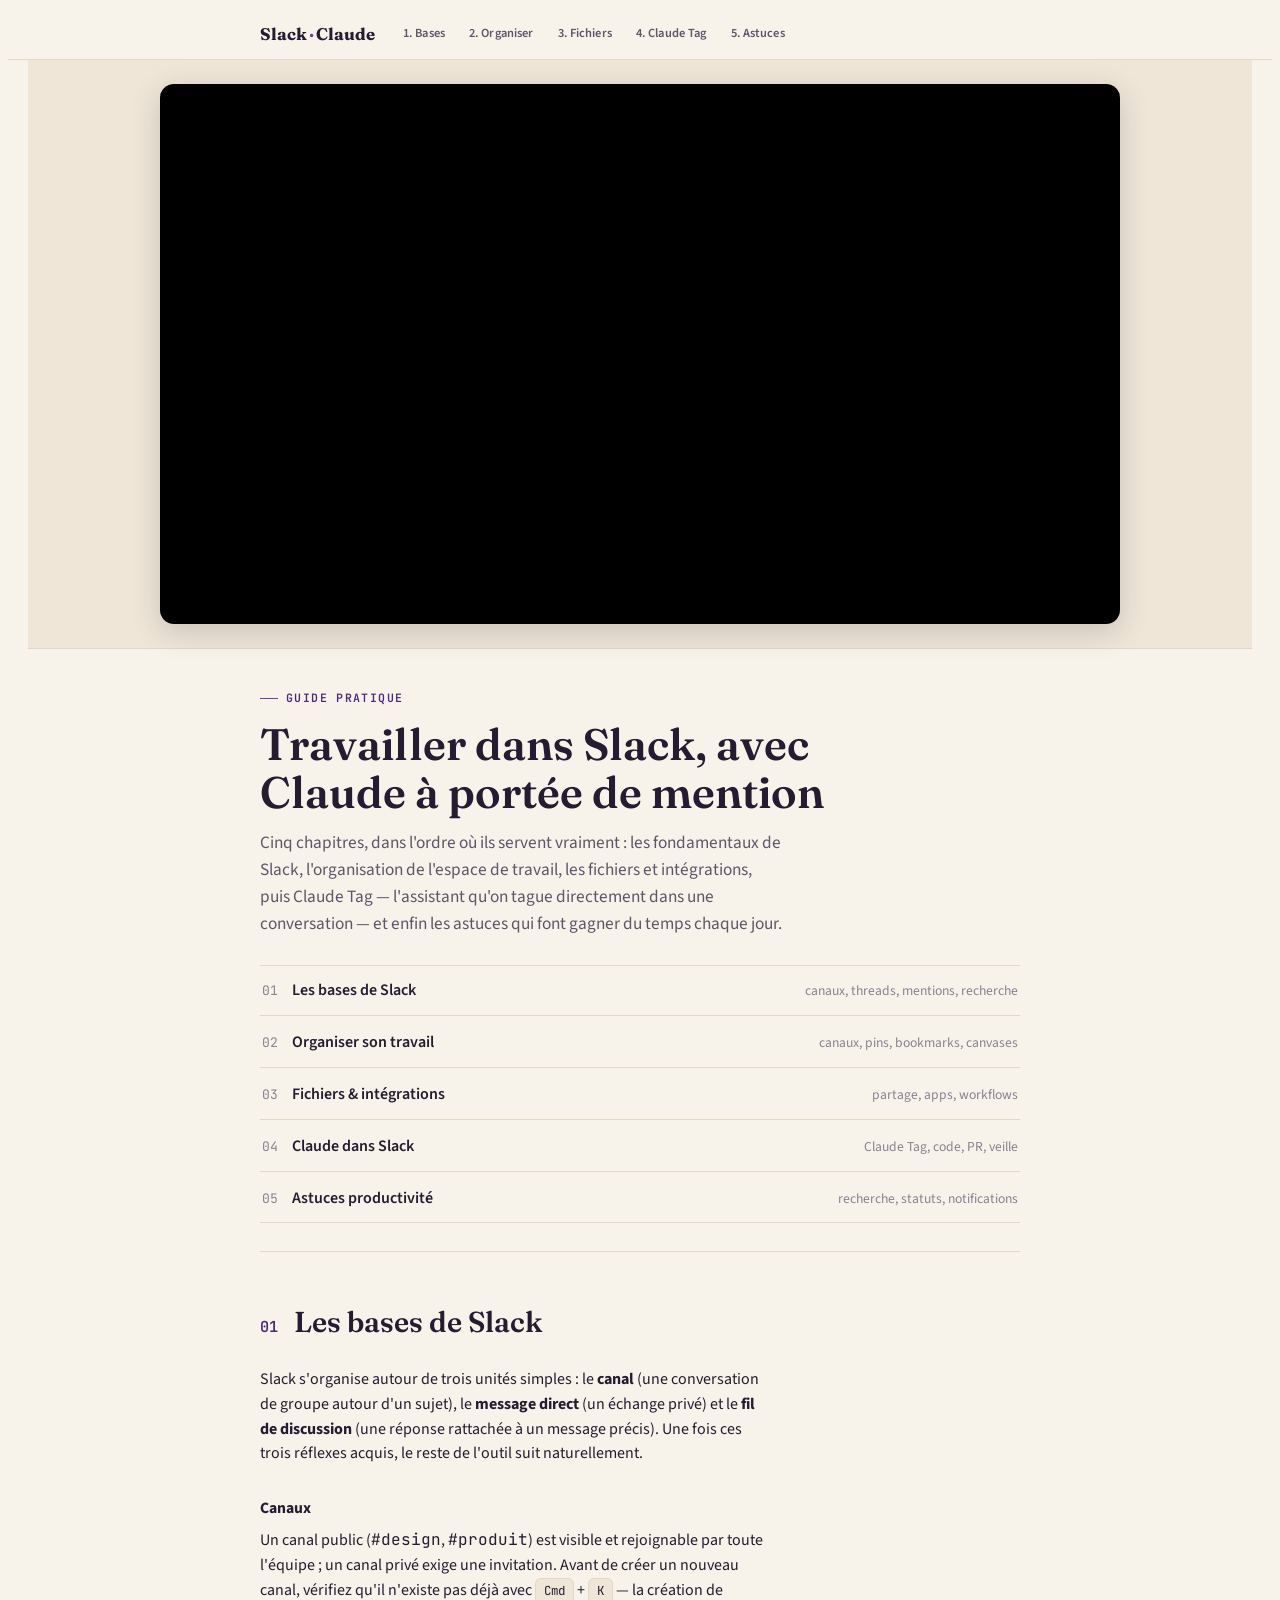
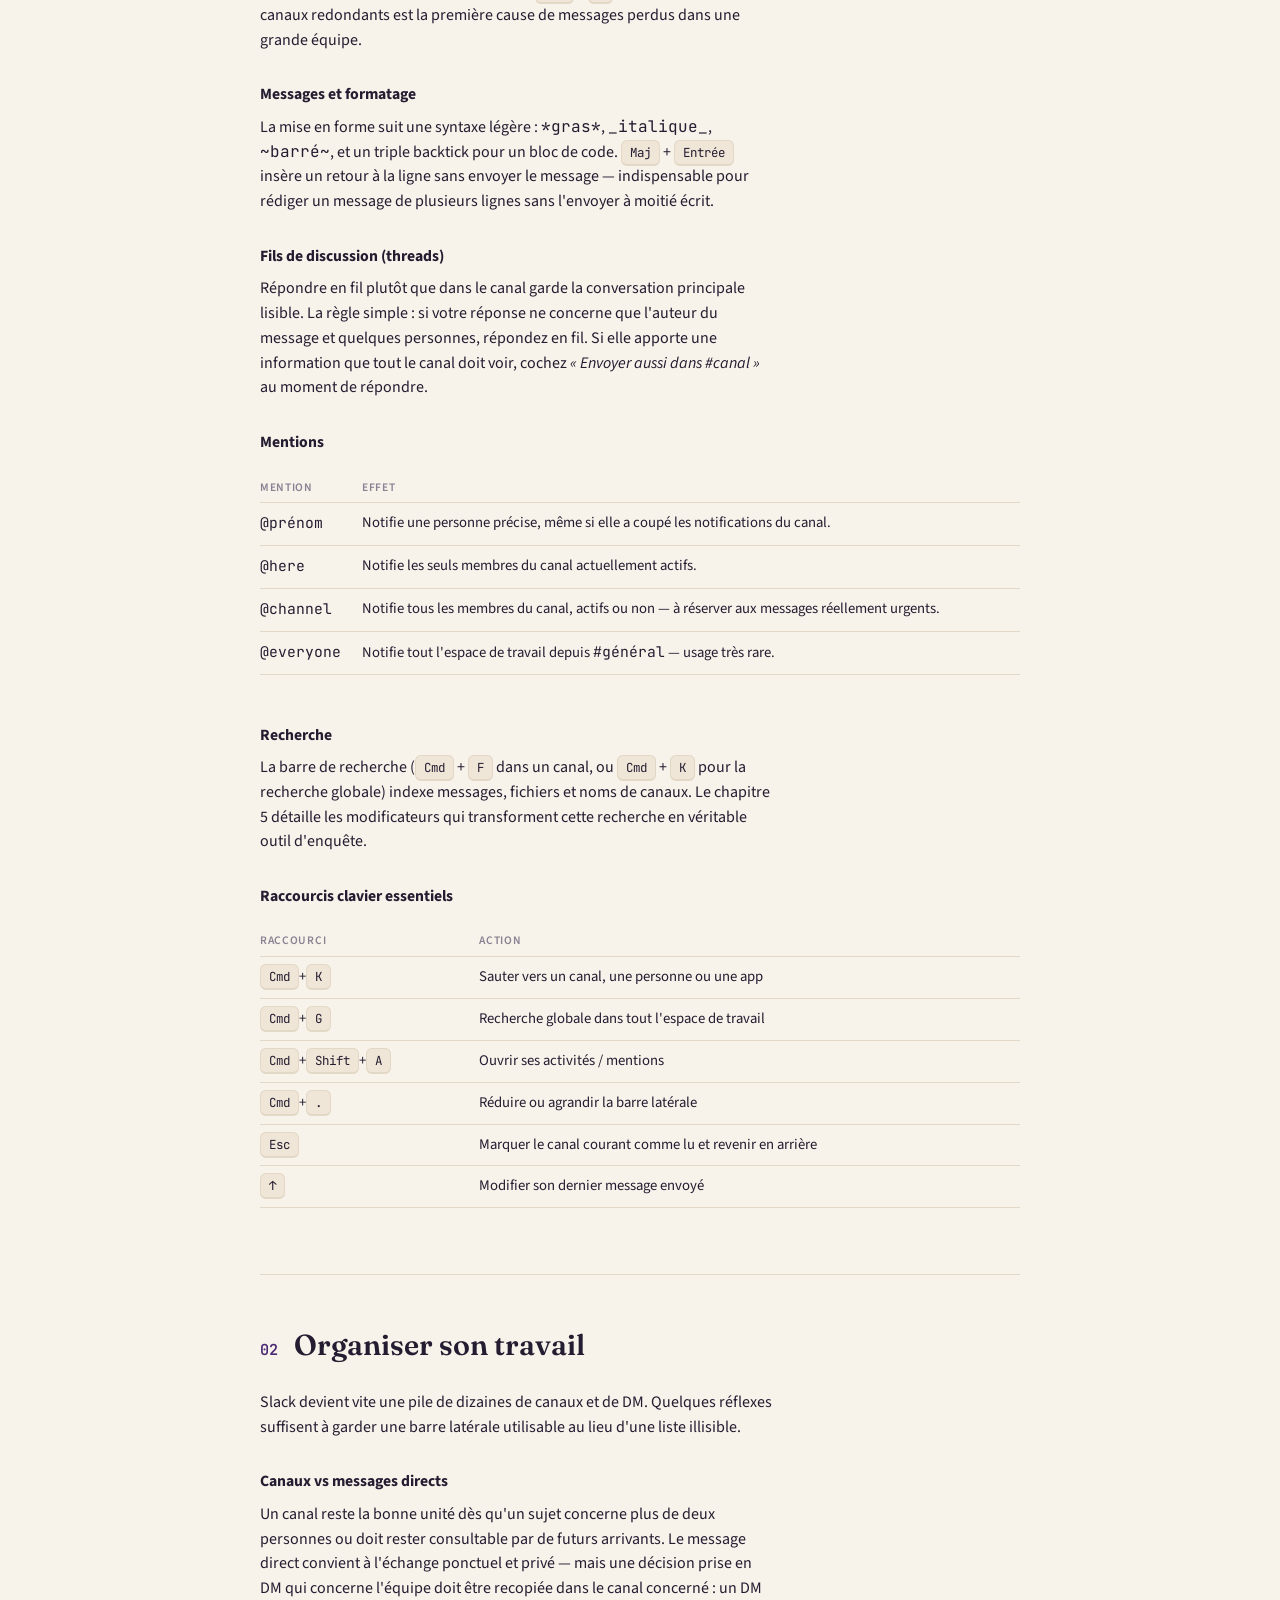
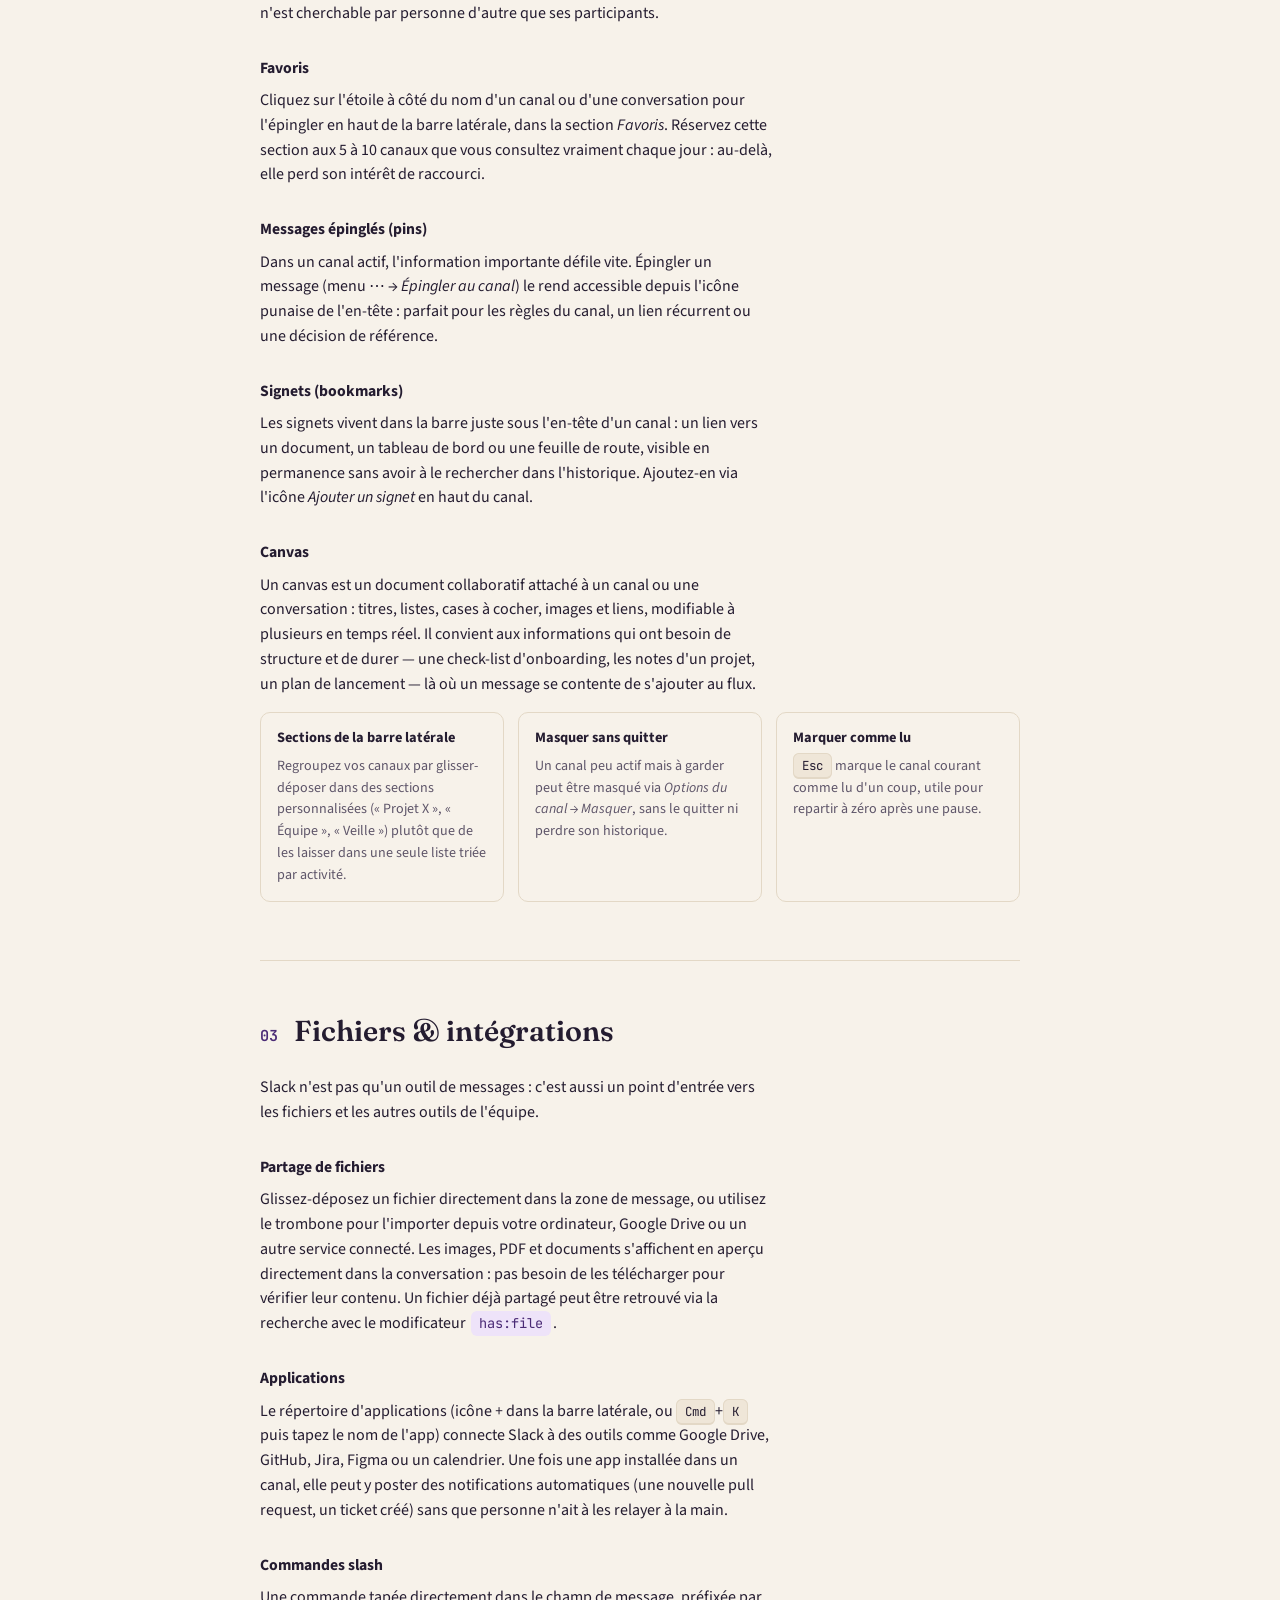
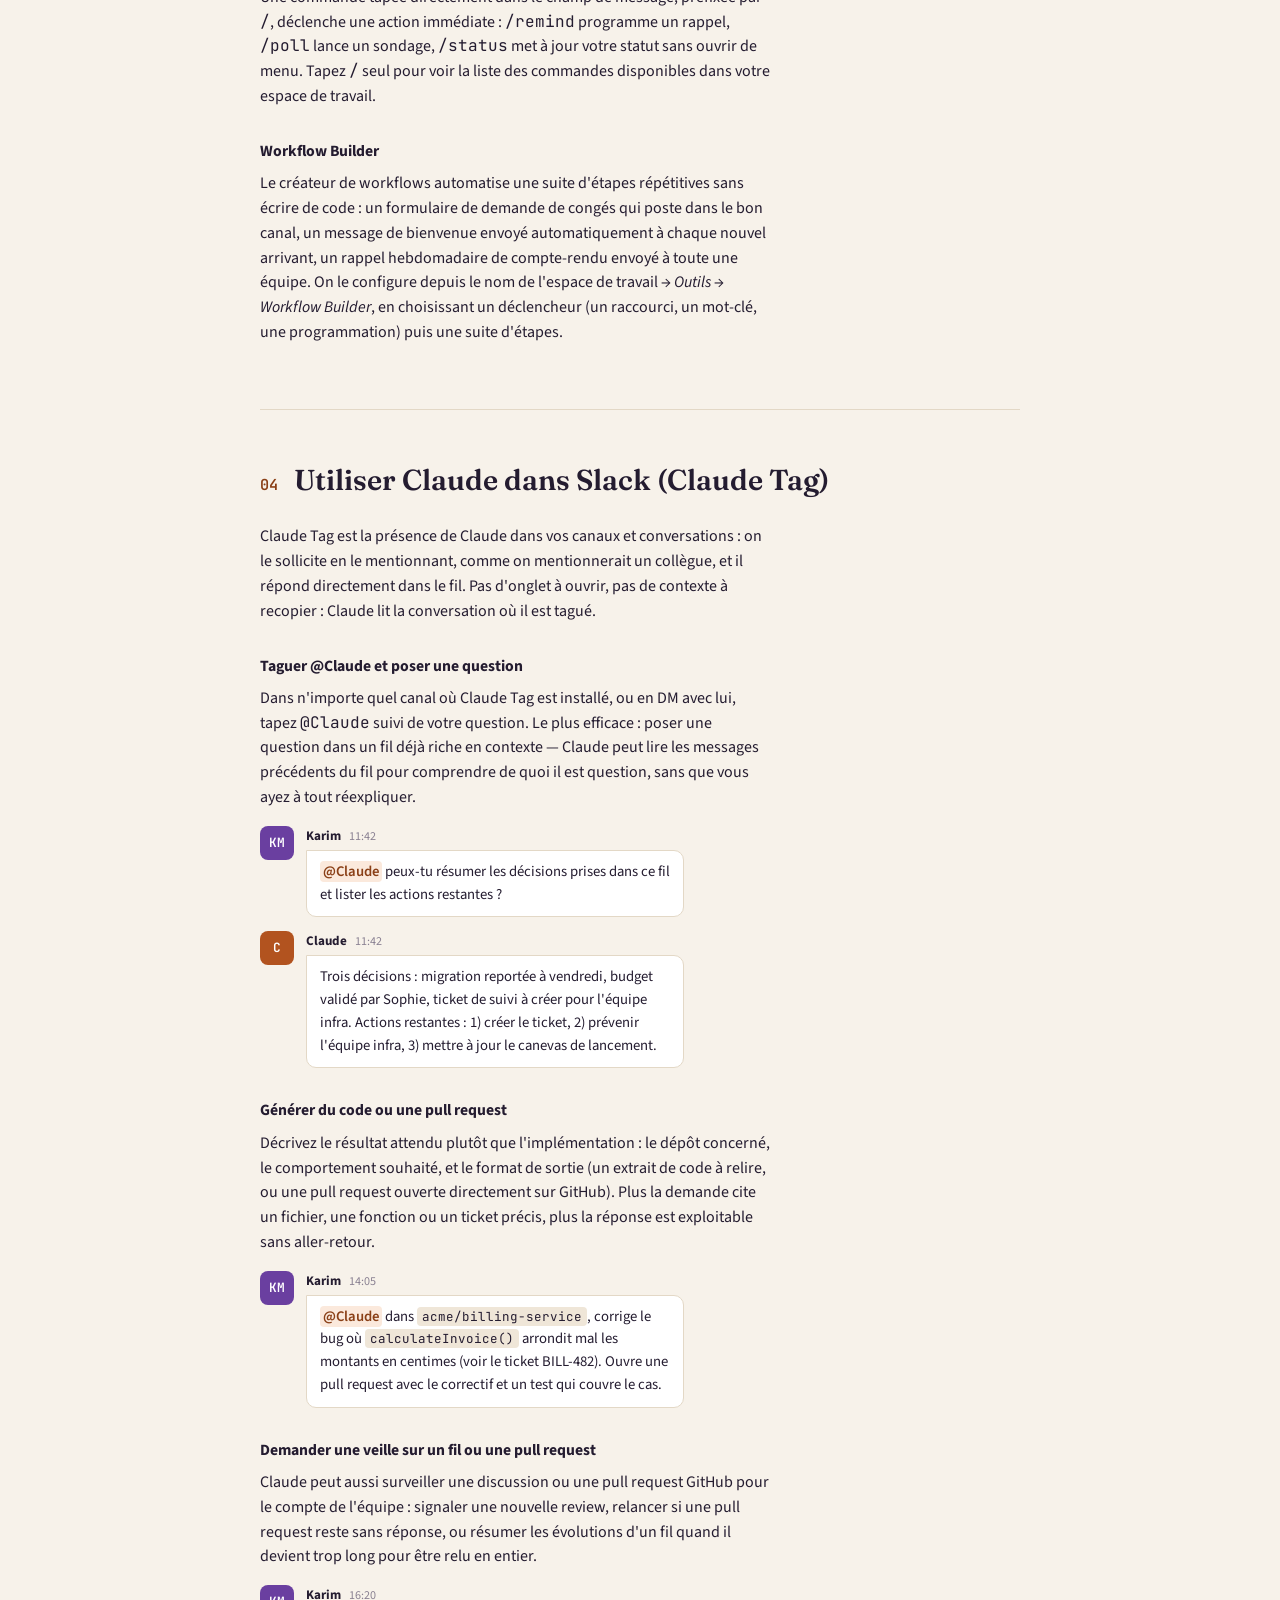
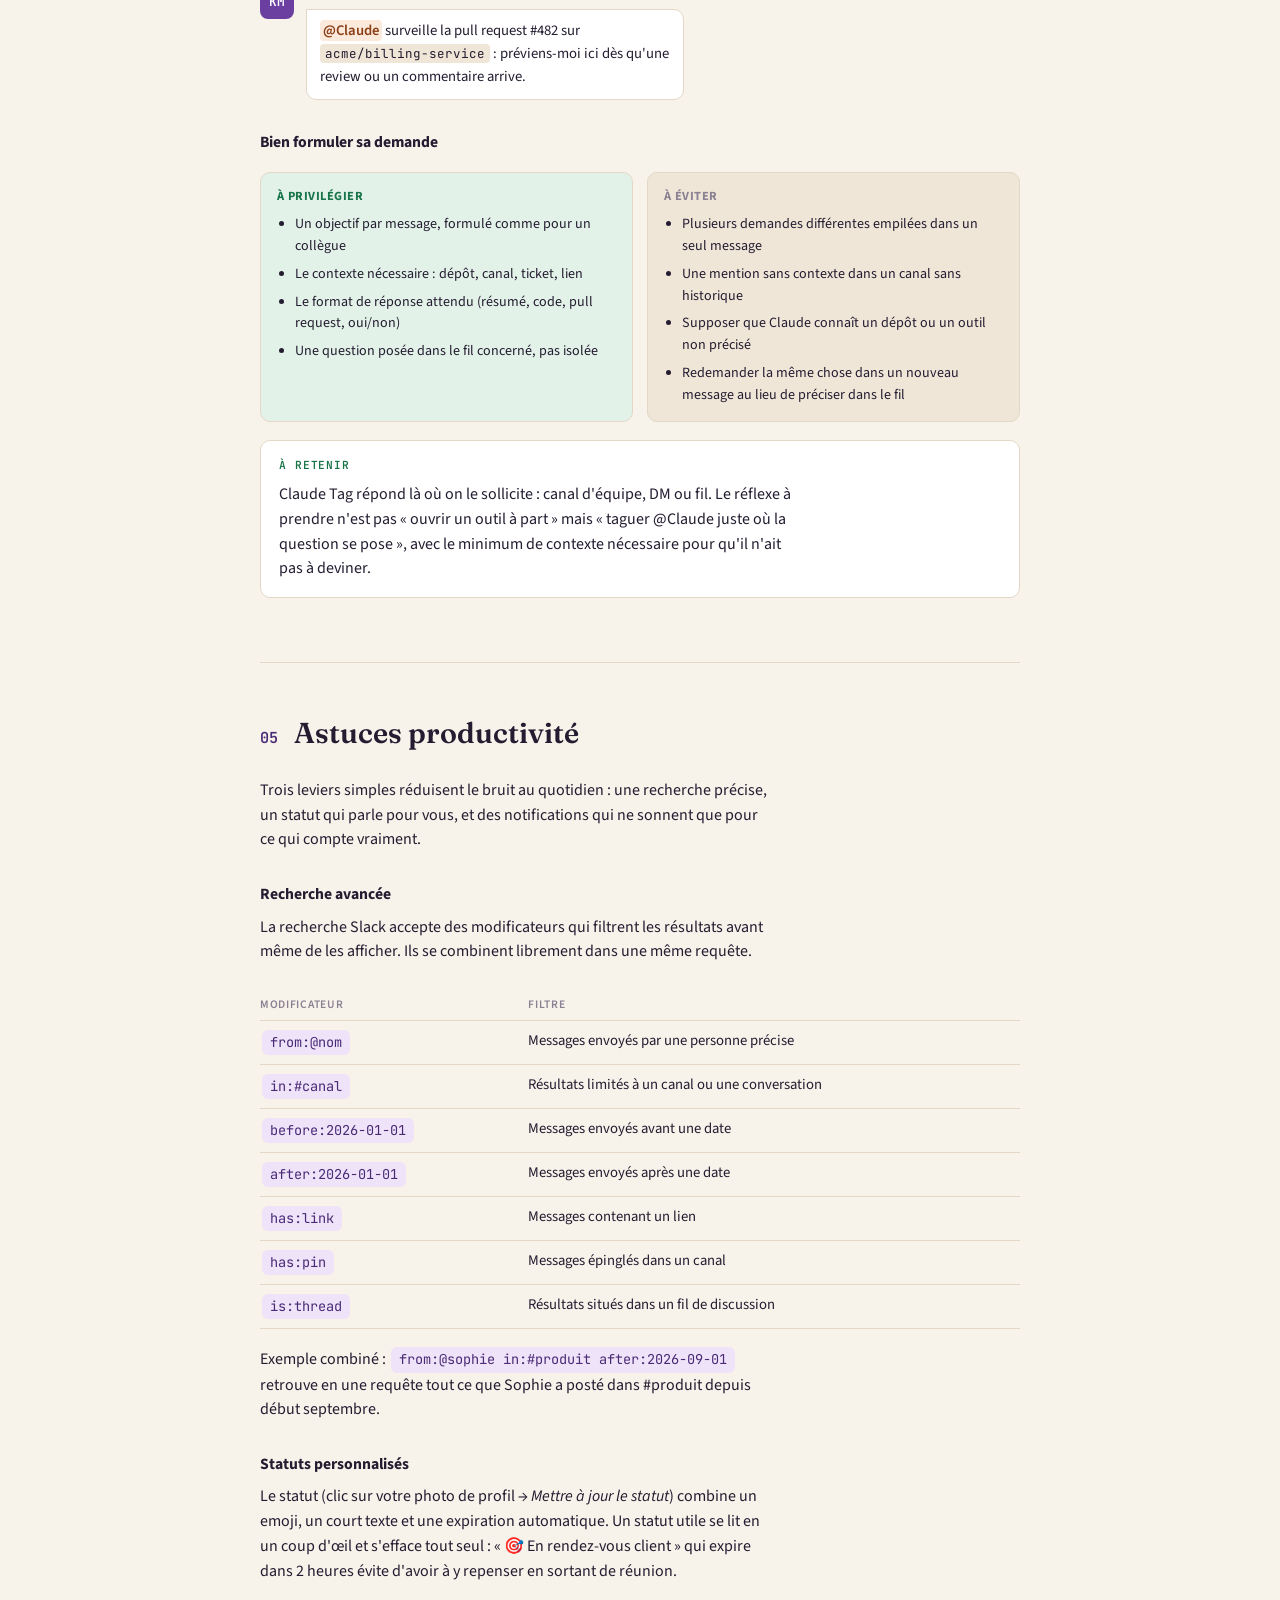
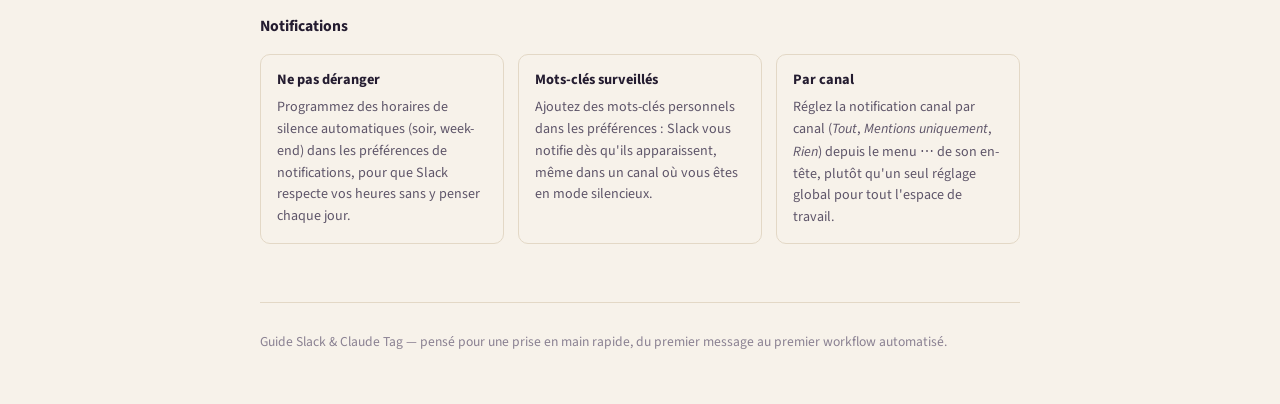
==== commit e4914664: "Ajoute la vidéo YouTube en opener du minisite Co-Authored-By: Claude Sonnet 5.5 <noreply@anthropic.c" ====
--- a/site/index.html
+++ b/site/index.html
@@ -23,6 +23,14 @@
     </nav>
   </div>
 </div>
+
+<section class="opener" aria-label="Vidéo d'introduction">
+  <div class="opener-inner">
+    <div class="opener-frame">
+      <iframe src="https://www.youtube-nocookie.com/embed/Yt66-u5UVOM" title="Vidéo d'introduction" loading="lazy" allow="accelerometer; encrypted-media; picture-in-picture; fullscreen" allowfullscreen referrerpolicy="strict-origin-when-cross-origin"></iframe>
+    </div>
+  </div>
+</section>
 
 <div class="shell">
 
--- a/site/style.css
+++ b/site/style.css
@@ -383,3 +383,9 @@
   .hero{ padding-top: 28px; }
   section.chapter{ padding-block: 36px; }
 }
+
+/* Opener vidéo : lecteur 16:9 en tête de page, avant le hero. */
+.opener{ background: var(--surface-2); border-bottom: 1px solid var(--line); padding: 24px 16px; }
+.opener-inner{ max-width: 960px; margin: 0 auto; }
+.opener-frame{ position: relative; aspect-ratio: 16 / 9; border-radius: 14px; overflow: hidden; background: #000; box-shadow: 0 8px 30px rgba(36,28,48,.18); }
+.opener-frame iframe{ position: absolute; inset: 0; width: 100%; height: 100%; border: 0; }
